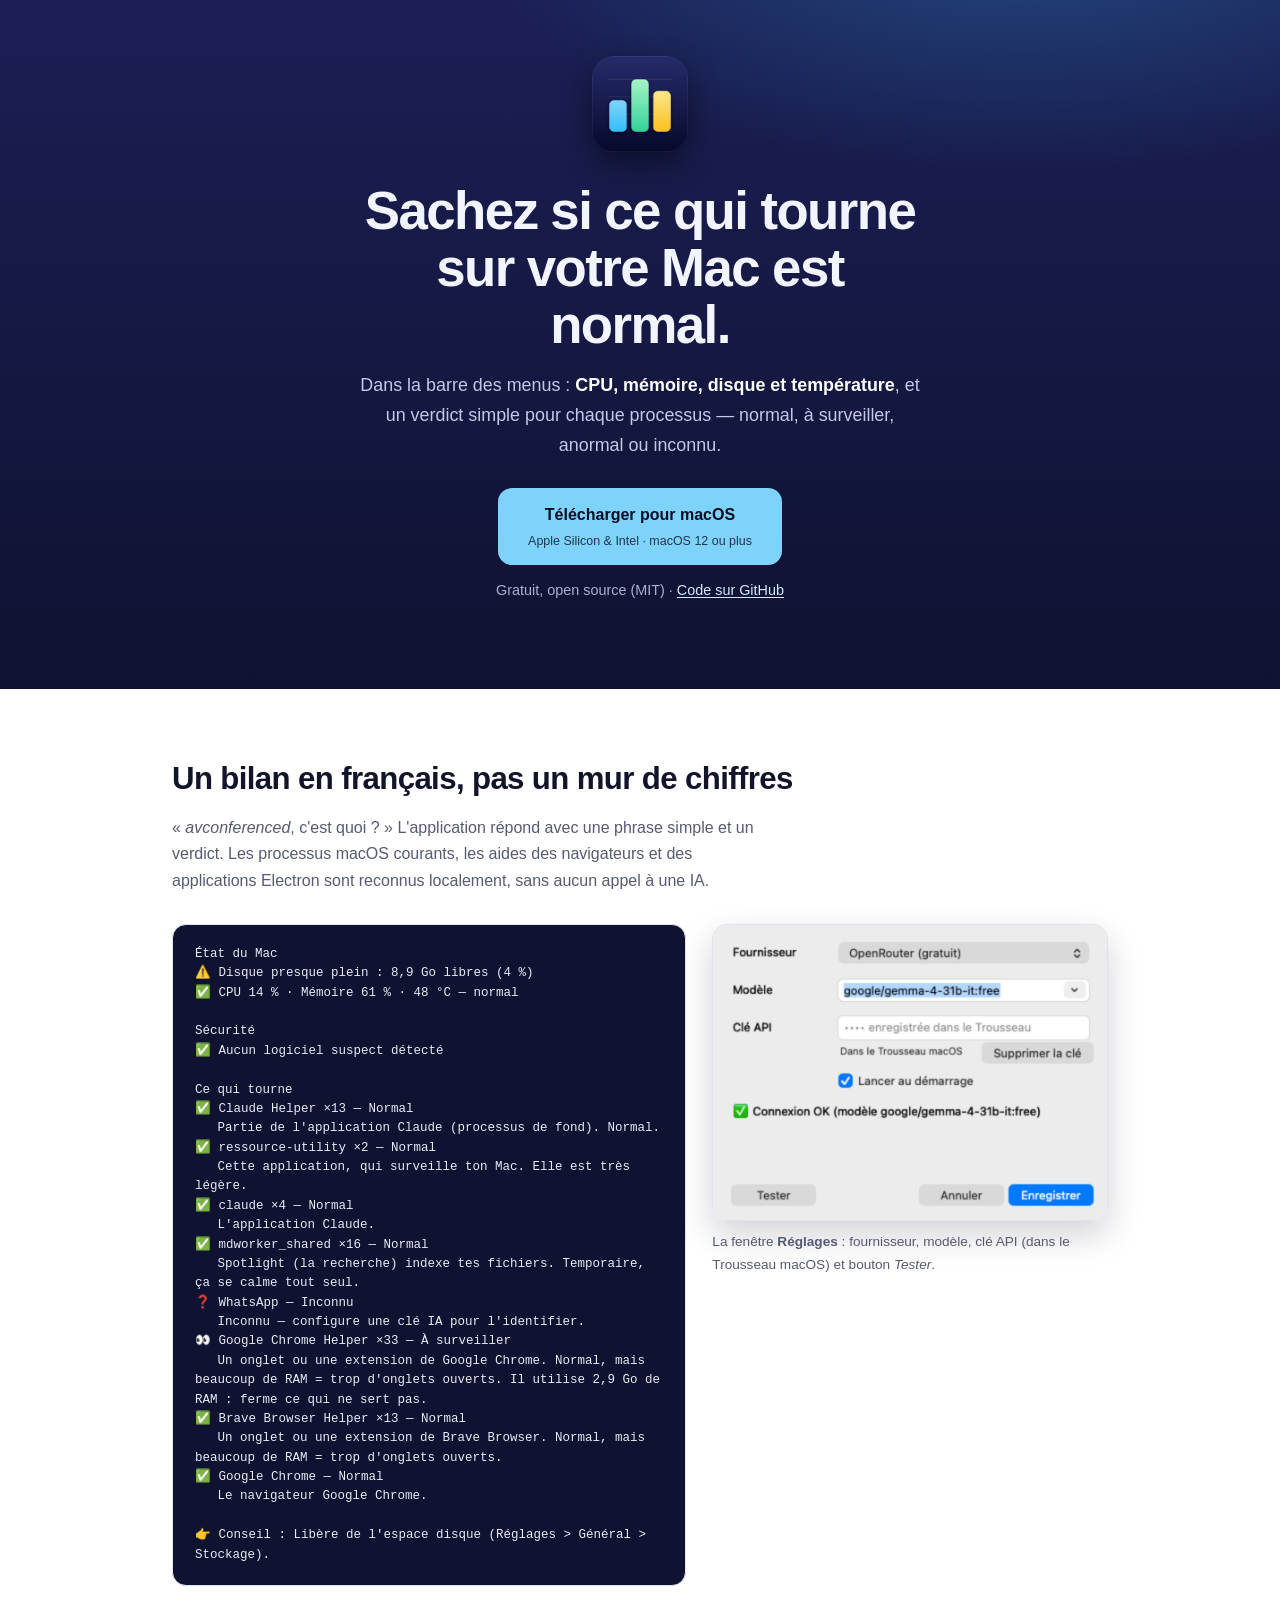
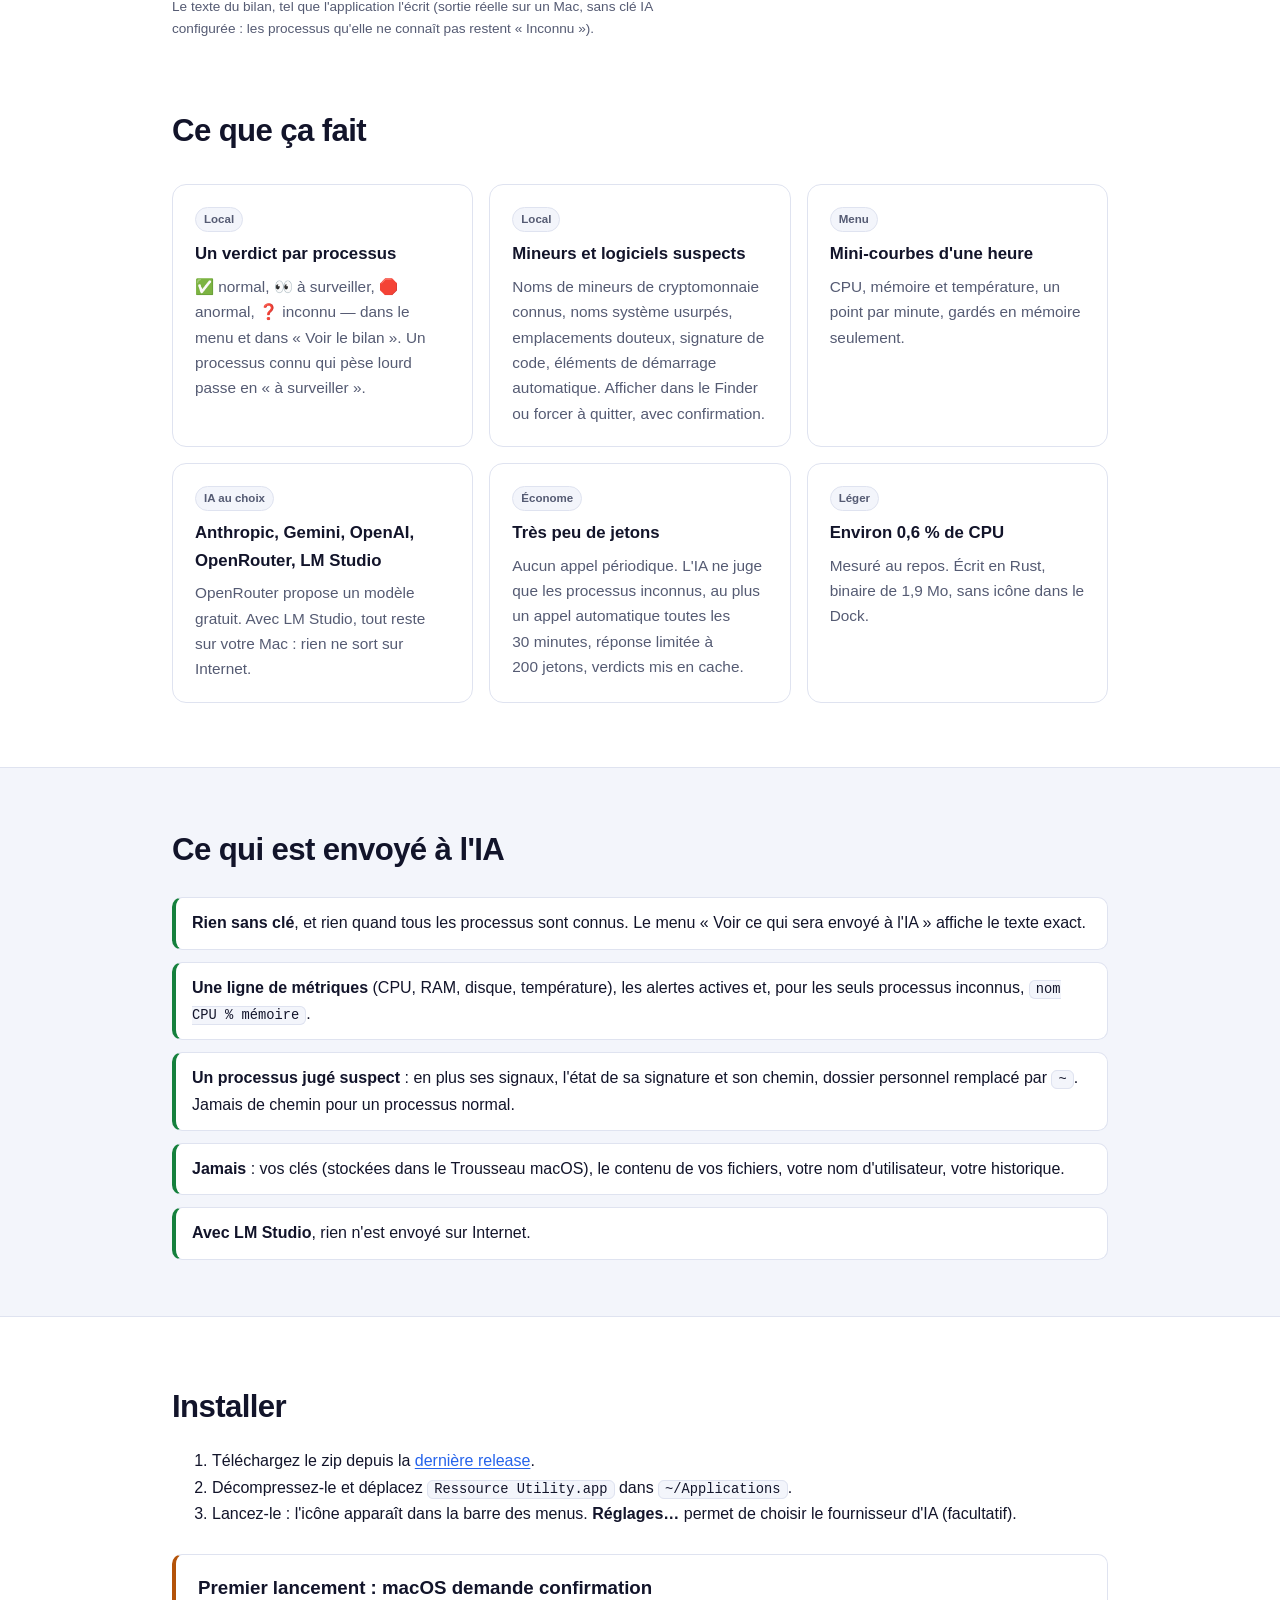
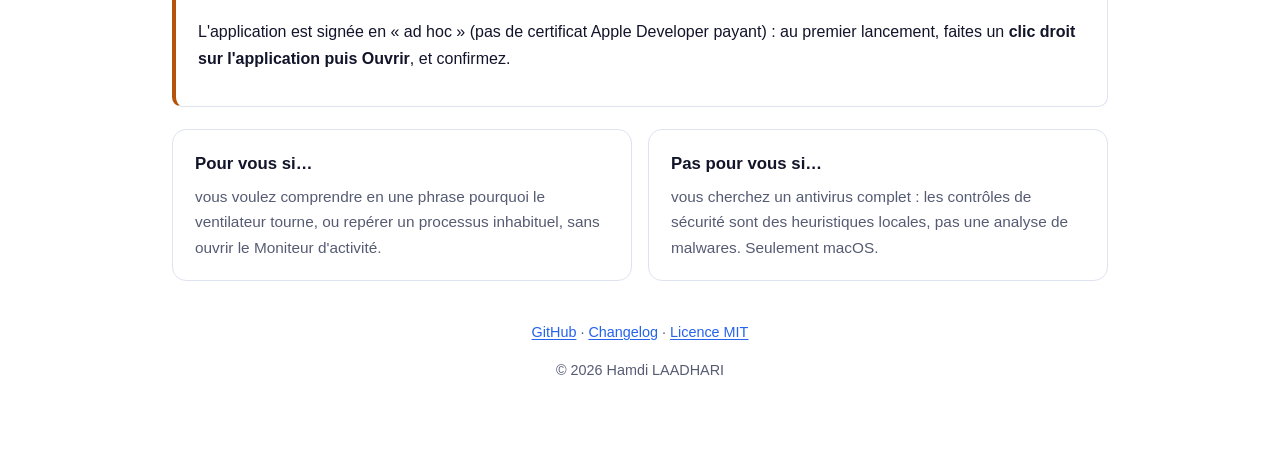
==== site/index.html @ e53a9ca5 "chore: glow-up — icône, page d'accueil, licence MIT, changelog, aperçu social Co-Authored-By: Claude" ====
<!doctype html>
<html lang="fr">
  <head>
    <meta charset="UTF-8" />
    <title>Ressource Utility — savoir si ce qui tourne sur votre Mac est normal</title>
    <meta name="viewport" content="width=device-width, initial-scale=1" />
    <meta name="description" content="Moniteur de ressources pour la barre des menus macOS : CPU, mémoire, disque et température, avec un verdict clair par processus, une détection locale des logiciels suspects et une IA au choix, y compris 100 % locale." />
    <link rel="canonical" href="https://h4md1.fr/ressource-utility/" />

    <link rel="icon" type="image/png" sizes="256x256" href="icon-256.png" />
    <link rel="apple-touch-icon" href="apple-touch-icon.png" />
    <meta name="theme-color" content="#0f1230" />

    <meta property="og:type" content="website" />
    <meta property="og:site_name" content="Ressource Utility" />
    <meta property="og:title" content="Ressource Utility — savoir si ce qui tourne sur votre Mac est normal" />
    <meta property="og:description" content="Dans la barre des menus : CPU, mémoire, disque, température, et un verdict clair sur chaque processus. Open source, pour macOS." />
    <meta property="og:url" content="https://h4md1.fr/ressource-utility/" />
    <meta property="og:image" content="https://h4md1.fr/ressource-utility/social-preview.png" />
    <meta property="og:image:width" content="1280" />
    <meta property="og:image:height" content="640" />
    <meta property="og:image:alt" content="Ressource Utility : l'icône de l'application, trois barres colorées, et le slogan de l'application." />

    <meta name="twitter:card" content="summary_large_image" />
    <meta name="twitter:title" content="Ressource Utility — savoir si ce qui tourne sur votre Mac est normal" />
    <meta name="twitter:description" content="Dans la barre des menus : CPU, mémoire, disque, température, et un verdict clair sur chaque processus. Open source, pour macOS." />
    <meta name="twitter:image" content="https://h4md1.fr/ressource-utility/social-preview.png" />

    <style>
      :root {
        color-scheme: light dark;
        --bg: #ffffff; --bg-alt: #f3f5fb; --fg: #12142a; --fg-mut: #555b73;
        --line: #dfe3f0; --accent: #2563eb; --accent-fg: #ffffff;
        --card: #ffffff; --code: #0f1230; --code-fg: #e8eaf6;
        --ok: #15803d; --warn: #b45309; --radius: 14px; --wrap: 980px;
      }
      @media (prefers-color-scheme: dark) {
        :root {
          --bg: #0b0d22; --bg-alt: #11142f; --fg: #eceefb; --fg-mut: #a4a9c4;
          --line: #232850; --accent: #7dd3fc; --accent-fg: #0b0d22;
          --card: #11142f; --code: #070918; --code-fg: #e8eaf6;
          --ok: #4ade80; --warn: #fbbf24;
        }
      }
      * { box-sizing: border-box; }
      body { margin: 0; background: var(--bg); color: var(--fg);
        font: 16px/1.65 -apple-system, BlinkMacSystemFont, "Segoe UI", Roboto, Helvetica, Arial, sans-serif;
        -webkit-font-smoothing: antialiased; }
      .wrap { max-width: var(--wrap); margin: 0 auto; padding: 0 22px; }
      a { color: var(--accent); text-underline-offset: 2px; }
      .skip { position: absolute; left: -9999px; background: var(--accent); color: var(--accent-fg); padding: 10px 16px; }
      .skip:focus { left: 0; top: 0; }

      .hero { background: radial-gradient(900px 400px at 80% -10%, rgba(56,189,248,.25), transparent 60%), linear-gradient(180deg, #1b1f55, #0f1230);
        color: #f2f4ff; padding: 56px 0 72px; text-align: center; }
      .hero img.app-icon { width: 96px; height: 96px; border-radius: 22px; box-shadow: 0 12px 30px rgba(0,0,0,.45); }
      h1 { margin: 22px auto 0; max-width: 20ch; font-size: clamp(2rem, 5.4vw, 3.3rem); line-height: 1.08; letter-spacing: -0.03em; }
      .lede { margin: 18px auto 0; max-width: 58ch; font-size: 1.12rem; color: #c3c8e6; }
      .lede strong { color: #fff; }
      .cta { margin-top: 28px; }
      .btn { display: inline-flex; flex-direction: column; align-items: center; gap: 2px; text-decoration: none;
        background: #7dd3fc; color: #0b0d22; font-weight: 700; padding: 14px 30px; border-radius: var(--radius); }
      .btn small { font-weight: 500; font-size: .78rem; opacity: .8; }
      .btn:hover { filter: brightness(1.06); }
      .hero .alt { margin-top: 14px; font-size: .9rem; color: #aab0d6; }
      .hero .alt a { color: #cfe9ff; }

      .section { padding: 64px 0 0; }
      h2 { margin: 0; font-size: clamp(1.4rem, 3.2vw, 1.95rem); letter-spacing: -0.02em; }
      .sub { margin: 10px 0 0; color: var(--fg-mut); max-width: 66ch; }
      .showcase { display: grid; grid-template-columns: minmax(0, 1.3fr) minmax(0, 1fr); gap: 26px; align-items: start; margin-top: 30px; }
      @media (max-width: 820px) { .showcase { grid-template-columns: 1fr; } }
      pre.report { margin: 0; padding: 20px 22px; background: var(--code); color: var(--code-fg); border-radius: var(--radius);
        font: 12.5px/1.55 ui-monospace, SFMono-Regular, Menlo, monospace; white-space: pre-wrap; overflow-wrap: anywhere; border: 1px solid var(--line); }
      figure { margin: 0; }
      figcaption { margin-top: 10px; font-size: .85rem; color: var(--fg-mut); }
      .shot { border-radius: var(--radius); border: 1px solid var(--line); box-shadow: 0 14px 34px rgba(10,12,40,.18); display: block; width: 100%; height: auto; }

      .grid { display: grid; grid-template-columns: repeat(auto-fit, minmax(270px, 1fr)); gap: 16px; margin-top: 28px; }
      .card { background: var(--card); border: 1px solid var(--line); border-radius: var(--radius); padding: 20px 22px; }
      .card h3 { margin: 0 0 6px; font-size: 1.05rem; }
      .card p { margin: 0; color: var(--fg-mut); font-size: .96rem; }
      .tag { display: inline-block; font-size: .72rem; font-weight: 700; padding: 2px 8px; border-radius: 999px;
        background: var(--bg-alt); border: 1px solid var(--line); color: var(--fg-mut); margin-bottom: 8px; }

      .alt-bg { background: var(--bg-alt); border-top: 1px solid var(--line); border-bottom: 1px solid var(--line); padding: 56px 0; margin-top: 64px; }
      ul.privacy { list-style: none; padding: 0; margin: 22px 0 0; display: grid; gap: 12px; }
      ul.privacy li { background: var(--card); border: 1px solid var(--line); border-left: 4px solid var(--ok); border-radius: 10px; padding: 12px 16px; }
      .gotcha { background: var(--card); border: 1px solid var(--line); border-left: 4px solid var(--warn); border-radius: 10px; padding: 18px 22px; margin-top: 26px; }
      .gotcha h3 { margin: 0 0 6px; }
      .pill { font: .86em ui-monospace, Menlo, monospace; background: var(--bg-alt); border: 1px solid var(--line); border-radius: 6px; padding: 1px 6px; }
      .two { display: grid; grid-template-columns: 1fr 1fr; gap: 16px; margin-top: 22px; }
      @media (max-width: 720px) { .two { grid-template-columns: 1fr; } }
      footer { padding: 40px 0 60px; color: var(--fg-mut); font-size: .9rem; text-align: center; }
    </style>
  </head>
  <body>
    <a class="skip" href="#telecharger">Aller au téléchargement</a>

    <header class="hero">
      <div class="wrap">
        <img class="app-icon" src="icon-256.png" alt="" width="96" height="96" />
        <h1>Sachez si ce qui tourne sur votre Mac est normal.</h1>
        <p class="lede">
          Dans la barre des menus&nbsp;: <strong>CPU, mémoire, disque et température</strong>,
          et un verdict simple pour chaque processus — normal, à surveiller, anormal ou inconnu.
        </p>
        <div class="cta">
          <a class="btn" id="telecharger" href="https://github.com/killerwolf/ressource-utility/releases/latest">
            Télécharger pour macOS
            <small>Apple Silicon &amp; Intel · macOS 12 ou plus</small>
          </a>
          <p class="alt">Gratuit, open source (MIT) · <a href="https://github.com/killerwolf/ressource-utility">Code sur GitHub</a></p>
        </div>
      </div>
    </header>

    <main>
      <section class="section">
        <div class="wrap">
          <h2>Un bilan en français, pas un mur de chiffres</h2>
          <p class="sub">
            « <em>avconferenced</em>, c'est quoi ? » L'application répond avec une phrase simple et un verdict.
            Les processus macOS courants, les aides des navigateurs et des applications Electron sont reconnus
            localement, sans aucun appel à une IA.
          </p>
          <div class="showcase">
            <figure>
              <pre class="report" aria-label="Exemple de bilan">État du Mac
⚠️ Disque presque plein : 8,9 Go libres (4 %)
✅ CPU 14 % · Mémoire 61 % · 48 °C — normal

Sécurité
✅ Aucun logiciel suspect détecté

Ce qui tourne
✅ Claude Helper ×13 — Normal
   Partie de l&#x27;application Claude (processus de fond). Normal.
✅ ressource-utility ×2 — Normal
   Cette application, qui surveille ton Mac. Elle est très légère.
✅ claude ×4 — Normal
   L&#x27;application Claude.
✅ mdworker_shared ×16 — Normal
   Spotlight (la recherche) indexe tes fichiers. Temporaire, ça se calme tout seul.
❓ WhatsApp — Inconnu
   Inconnu — configure une clé IA pour l&#x27;identifier.
👀 Google Chrome Helper ×33 — À surveiller
   Un onglet ou une extension de Google Chrome. Normal, mais beaucoup de RAM = trop d&#x27;onglets ouverts. Il utilise 2,9 Go de RAM : ferme ce qui ne sert pas.
✅ Brave Browser Helper ×13 — Normal
   Un onglet ou une extension de Brave Browser. Normal, mais beaucoup de RAM = trop d&#x27;onglets ouverts.
✅ Google Chrome — Normal
   Le navigateur Google Chrome.

👉 Conseil : Libère de l&#x27;espace disque (Réglages &gt; Général &gt; Stockage).</pre>
              <figcaption>Le texte du bilan, tel que l'application l'écrit (sortie réelle sur un Mac, sans clé IA configurée : les processus qu'elle ne connaît pas restent « Inconnu »).</figcaption>
            </figure>
            <figure>
              <img class="shot" src="settings.png" width="440" height="330"
                alt="Fenêtre Réglages : fournisseur OpenRouter (gratuit), modèle, clé API enregistrée dans le Trousseau, lancement au démarrage et boutons Tester, Annuler, Enregistrer." />
              <figcaption>La fenêtre <strong>Réglages</strong> : fournisseur, modèle, clé API (dans le Trousseau macOS) et bouton <em>Tester</em>.</figcaption>
            </figure>
          </div>
        </div>
      </section>

      <section class="section">
        <div class="wrap">
          <h2>Ce que ça fait</h2>
          <div class="grid">
            <div class="card"><span class="tag">Local</span><h3>Un verdict par processus</h3>
              <p>✅ normal, 👀 à surveiller, 🛑 anormal, ❓ inconnu — dans le menu et dans « Voir le bilan ». Un processus connu qui pèse lourd passe en « à surveiller ».</p></div>
            <div class="card"><span class="tag">Local</span><h3>Mineurs et logiciels suspects</h3>
              <p>Noms de mineurs de cryptomonnaie connus, noms système usurpés, emplacements douteux, signature de code, éléments de démarrage automatique. Afficher dans le Finder ou forcer à quitter, avec confirmation.</p></div>
            <div class="card"><span class="tag">Menu</span><h3>Mini-courbes d'une heure</h3>
              <p>CPU, mémoire et température, un point par minute, gardés en mémoire seulement.</p></div>
            <div class="card"><span class="tag">IA au choix</span><h3>Anthropic, Gemini, OpenAI, OpenRouter, LM Studio</h3>
              <p>OpenRouter propose un modèle gratuit. Avec LM Studio, tout reste sur votre Mac : rien ne sort sur Internet.</p></div>
            <div class="card"><span class="tag">Économe</span><h3>Très peu de jetons</h3>
              <p>Aucun appel périodique. L'IA ne juge que les processus inconnus, au plus un appel automatique toutes les 30&nbsp;minutes, réponse limitée à 200&nbsp;jetons, verdicts mis en cache.</p></div>
            <div class="card"><span class="tag">Léger</span><h3>Environ 0,6&nbsp;% de CPU</h3>
              <p>Mesuré au repos. Écrit en Rust, binaire de 1,9&nbsp;Mo, sans icône dans le Dock.</p></div>
          </div>
        </div>
      </section>

      <div class="alt-bg">
        <div class="wrap">
          <h2>Ce qui est envoyé à l'IA</h2>
          <ul class="privacy">
            <li><strong>Rien sans clé</strong>, et rien quand tous les processus sont connus. Le menu « Voir ce qui sera envoyé à l'IA » affiche le texte exact.</li>
            <li><strong>Une ligne de métriques</strong> (CPU, RAM, disque, température), les alertes actives et, pour les seuls processus inconnus, <span class="pill">nom CPU % mémoire</span>.</li>
            <li><strong>Un processus jugé suspect</strong> : en plus ses signaux, l'état de sa signature et son chemin, dossier personnel remplacé par <span class="pill">~</span>. Jamais de chemin pour un processus normal.</li>
            <li><strong>Jamais</strong> : vos clés (stockées dans le Trousseau macOS), le contenu de vos fichiers, votre nom d'utilisateur, votre historique.</li>
            <li><strong>Avec LM Studio</strong>, rien n'est envoyé sur Internet.</li>
          </ul>
        </div>
      </div>

      <section class="section">
        <div class="wrap">
          <h2>Installer</h2>
          <ol>
            <li>Téléchargez le zip depuis la <a href="https://github.com/killerwolf/ressource-utility/releases/latest">dernière release</a>.</li>
            <li>Décompressez-le et déplacez <span class="pill">Ressource Utility.app</span> dans <span class="pill">~/Applications</span>.</li>
            <li>Lancez-le : l'icône apparaît dans la barre des menus. <strong>Réglages…</strong> permet de choisir le fournisseur d'IA (facultatif).</li>
          </ol>
          <div class="gotcha">
            <h3>Premier lancement : macOS demande confirmation</h3>
            <p>L'application est signée en « ad hoc » (pas de certificat Apple Developer payant) : au premier lancement, faites un <strong>clic droit sur l'application puis Ouvrir</strong>, et confirmez.</p>
          </div>
          <div class="two">
            <div class="card"><h3>Pour vous si…</h3><p>vous voulez comprendre en une phrase pourquoi le ventilateur tourne, ou repérer un processus inhabituel, sans ouvrir le Moniteur d'activité.</p></div>
            <div class="card"><h3>Pas pour vous si…</h3><p>vous cherchez un antivirus complet : les contrôles de sécurité sont des heuristiques locales, pas une analyse de malwares. Seulement macOS.</p></div>
          </div>
        </div>
      </section>
    </main>

    <footer>
      <div class="wrap">
        <a href="https://github.com/killerwolf/ressource-utility">GitHub</a> ·
        <a href="https://github.com/killerwolf/ressource-utility/blob/main/CHANGELOG.md">Changelog</a> ·
        <a href="https://github.com/killerwolf/ressource-utility/blob/main/LICENSE">Licence MIT</a>
        <p>© 2026 Hamdi LAADHARI</p>
      </div>
    </footer>
  </body>
</html>
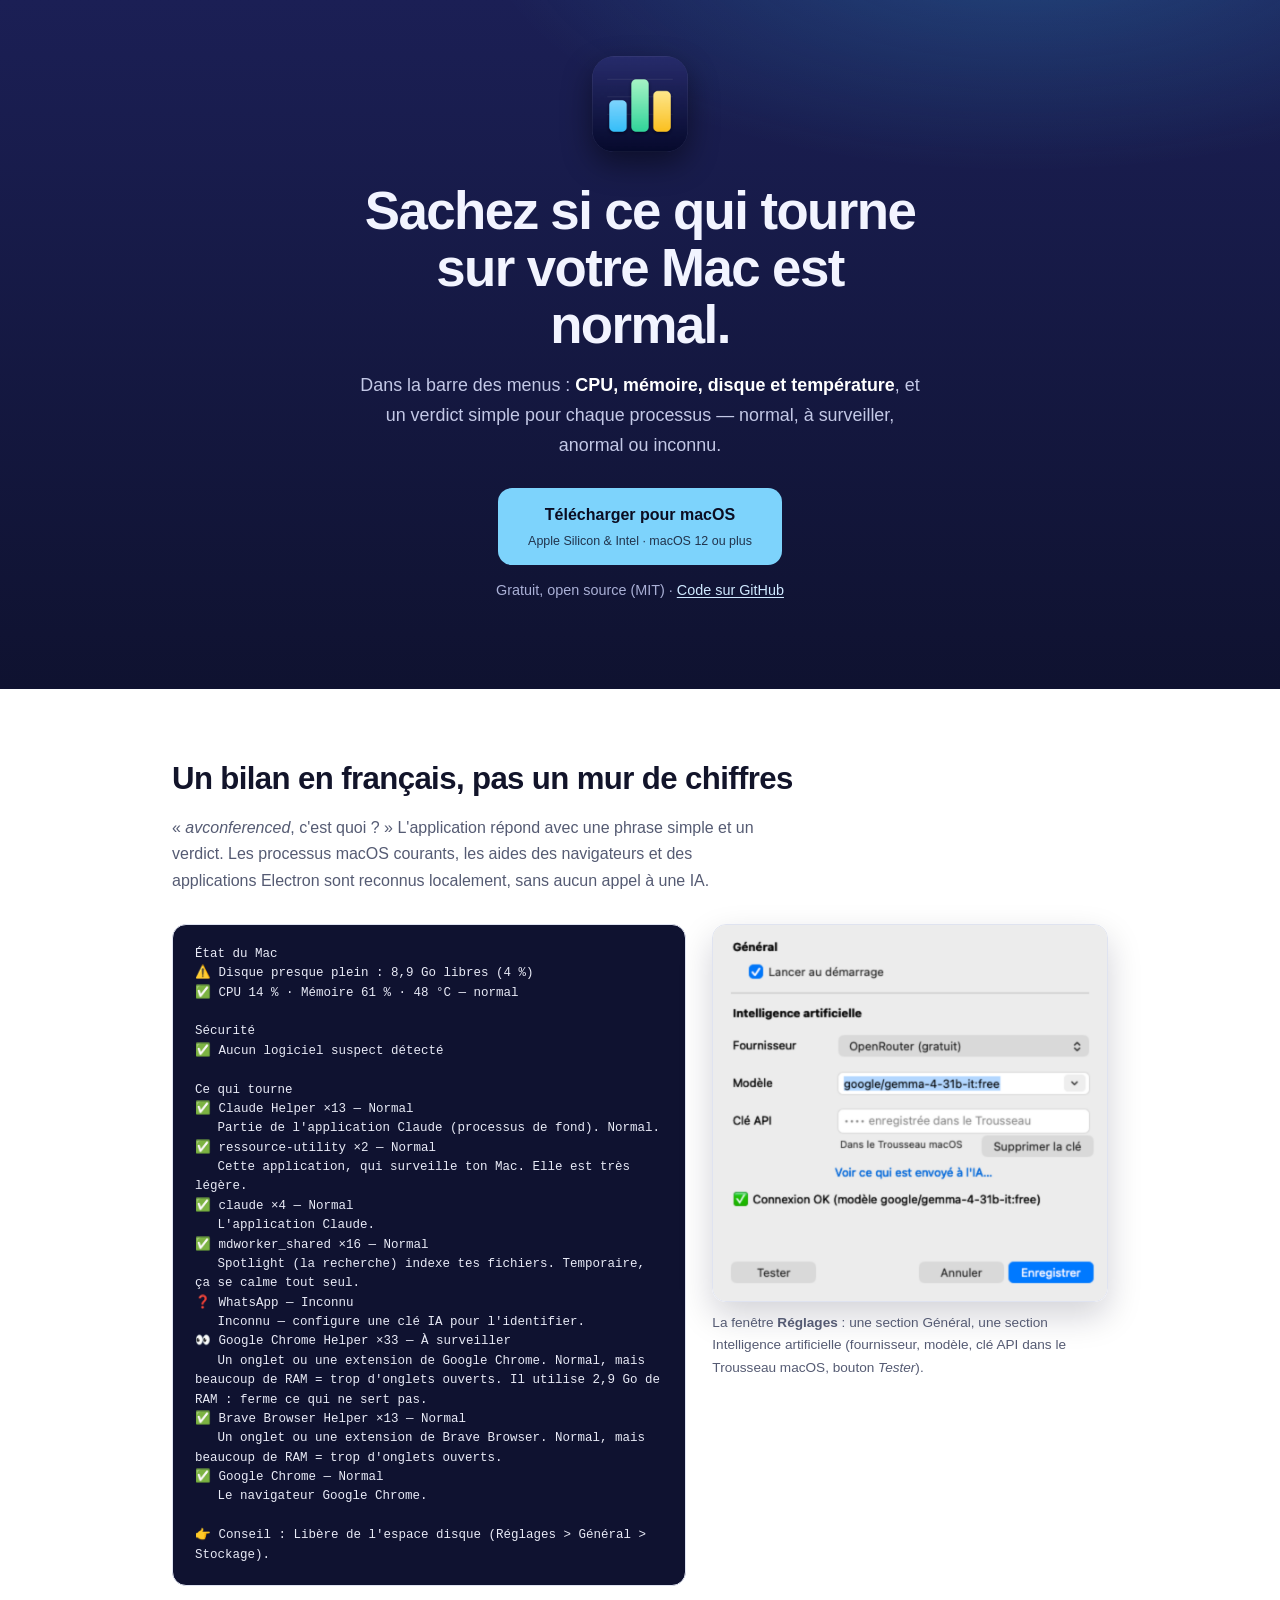
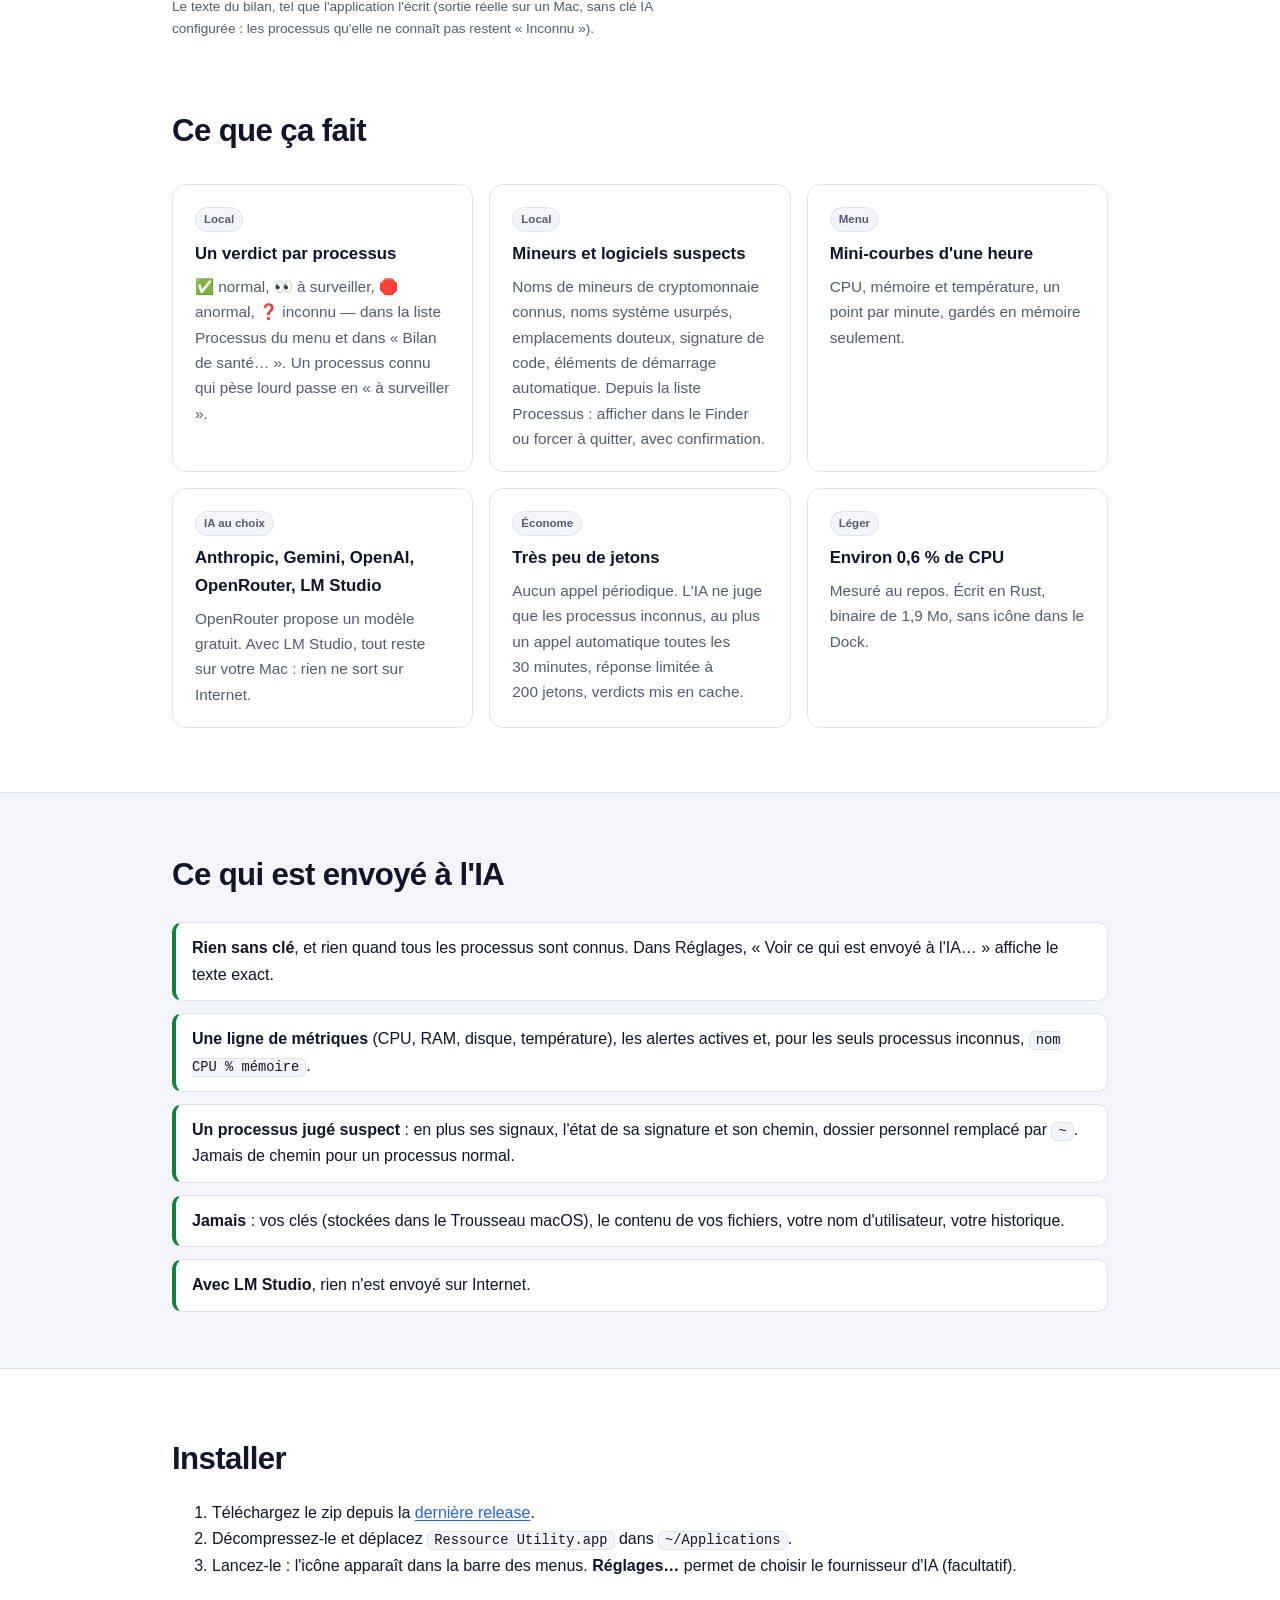
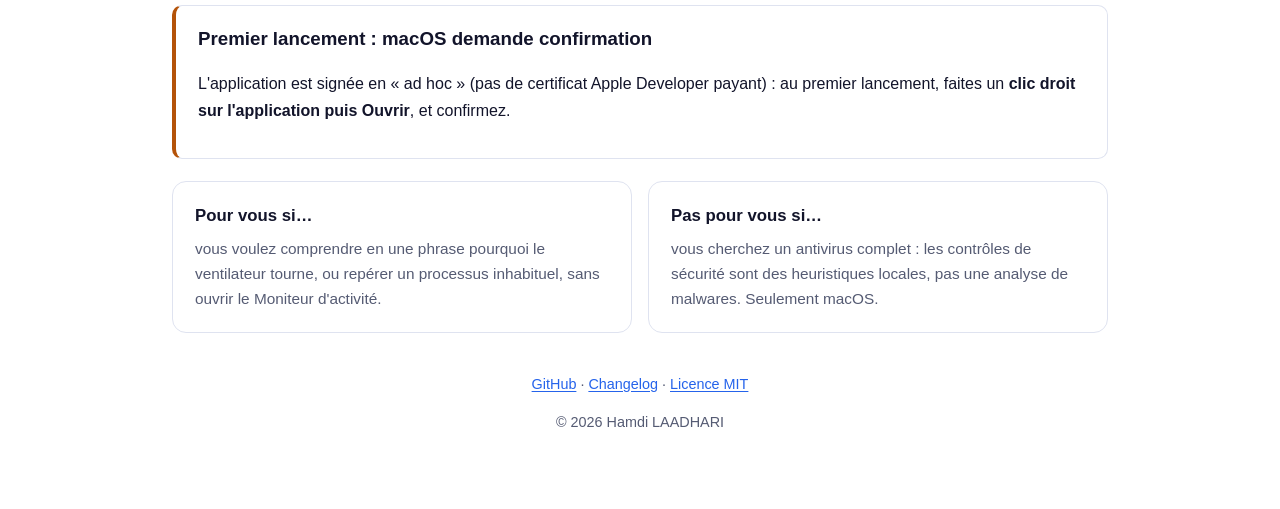
==== commit 0625323f: "refactor(ux): menu cohérent — phrase d'état, liste Processus unique, Bilan de santé, réglages unique" ====
--- a/site/index.html
+++ b/site/index.html
@@ -155,9 +155,9 @@
               <figcaption>Le texte du bilan, tel que l'application l'écrit (sortie réelle sur un Mac, sans clé IA configurée : les processus qu'elle ne connaît pas restent « Inconnu »).</figcaption>
             </figure>
             <figure>
-              <img class="shot" src="settings.png" width="440" height="330"
-                alt="Fenêtre Réglages : fournisseur OpenRouter (gratuit), modèle, clé API enregistrée dans le Trousseau, lancement au démarrage et boutons Tester, Annuler, Enregistrer." />
-              <figcaption>La fenêtre <strong>Réglages</strong> : fournisseur, modèle, clé API (dans le Trousseau macOS) et bouton <em>Tester</em>.</figcaption>
+              <img class="shot" src="settings.png" width="440" height="420"
+                alt="Fenêtre Réglages, section Général (lancement au démarrage) et section Intelligence artificielle : fournisseur OpenRouter (gratuit), modèle, clé API enregistrée dans le Trousseau, lien « Voir ce qui est envoyé à l'IA… » et boutons Tester, Annuler, Enregistrer." />
+              <figcaption>La fenêtre <strong>Réglages</strong> : une section Général, une section Intelligence artificielle (fournisseur, modèle, clé API dans le Trousseau macOS, bouton <em>Tester</em>).</figcaption>
             </figure>
           </div>
         </div>
@@ -168,9 +168,9 @@
           <h2>Ce que ça fait</h2>
           <div class="grid">
             <div class="card"><span class="tag">Local</span><h3>Un verdict par processus</h3>
-              <p>✅ normal, 👀 à surveiller, 🛑 anormal, ❓ inconnu — dans le menu et dans « Voir le bilan ». Un processus connu qui pèse lourd passe en « à surveiller ».</p></div>
+              <p>✅ normal, 👀 à surveiller, 🛑 anormal, ❓ inconnu — dans la liste Processus du menu et dans « Bilan de santé… ». Un processus connu qui pèse lourd passe en « à surveiller ».</p></div>
             <div class="card"><span class="tag">Local</span><h3>Mineurs et logiciels suspects</h3>
-              <p>Noms de mineurs de cryptomonnaie connus, noms système usurpés, emplacements douteux, signature de code, éléments de démarrage automatique. Afficher dans le Finder ou forcer à quitter, avec confirmation.</p></div>
+              <p>Noms de mineurs de cryptomonnaie connus, noms système usurpés, emplacements douteux, signature de code, éléments de démarrage automatique. Depuis la liste Processus : afficher dans le Finder ou forcer à quitter, avec confirmation.</p></div>
             <div class="card"><span class="tag">Menu</span><h3>Mini-courbes d'une heure</h3>
               <p>CPU, mémoire et température, un point par minute, gardés en mémoire seulement.</p></div>
             <div class="card"><span class="tag">IA au choix</span><h3>Anthropic, Gemini, OpenAI, OpenRouter, LM Studio</h3>
@@ -187,7 +187,7 @@
         <div class="wrap">
           <h2>Ce qui est envoyé à l'IA</h2>
           <ul class="privacy">
-            <li><strong>Rien sans clé</strong>, et rien quand tous les processus sont connus. Le menu « Voir ce qui sera envoyé à l'IA » affiche le texte exact.</li>
+            <li><strong>Rien sans clé</strong>, et rien quand tous les processus sont connus. Dans Réglages, « Voir ce qui est envoyé à l'IA… » affiche le texte exact.</li>
             <li><strong>Une ligne de métriques</strong> (CPU, RAM, disque, température), les alertes actives et, pour les seuls processus inconnus, <span class="pill">nom CPU % mémoire</span>.</li>
             <li><strong>Un processus jugé suspect</strong> : en plus ses signaux, l'état de sa signature et son chemin, dossier personnel remplacé par <span class="pill">~</span>. Jamais de chemin pour un processus normal.</li>
             <li><strong>Jamais</strong> : vos clés (stockées dans le Trousseau macOS), le contenu de vos fichiers, votre nom d'utilisateur, votre historique.</li>
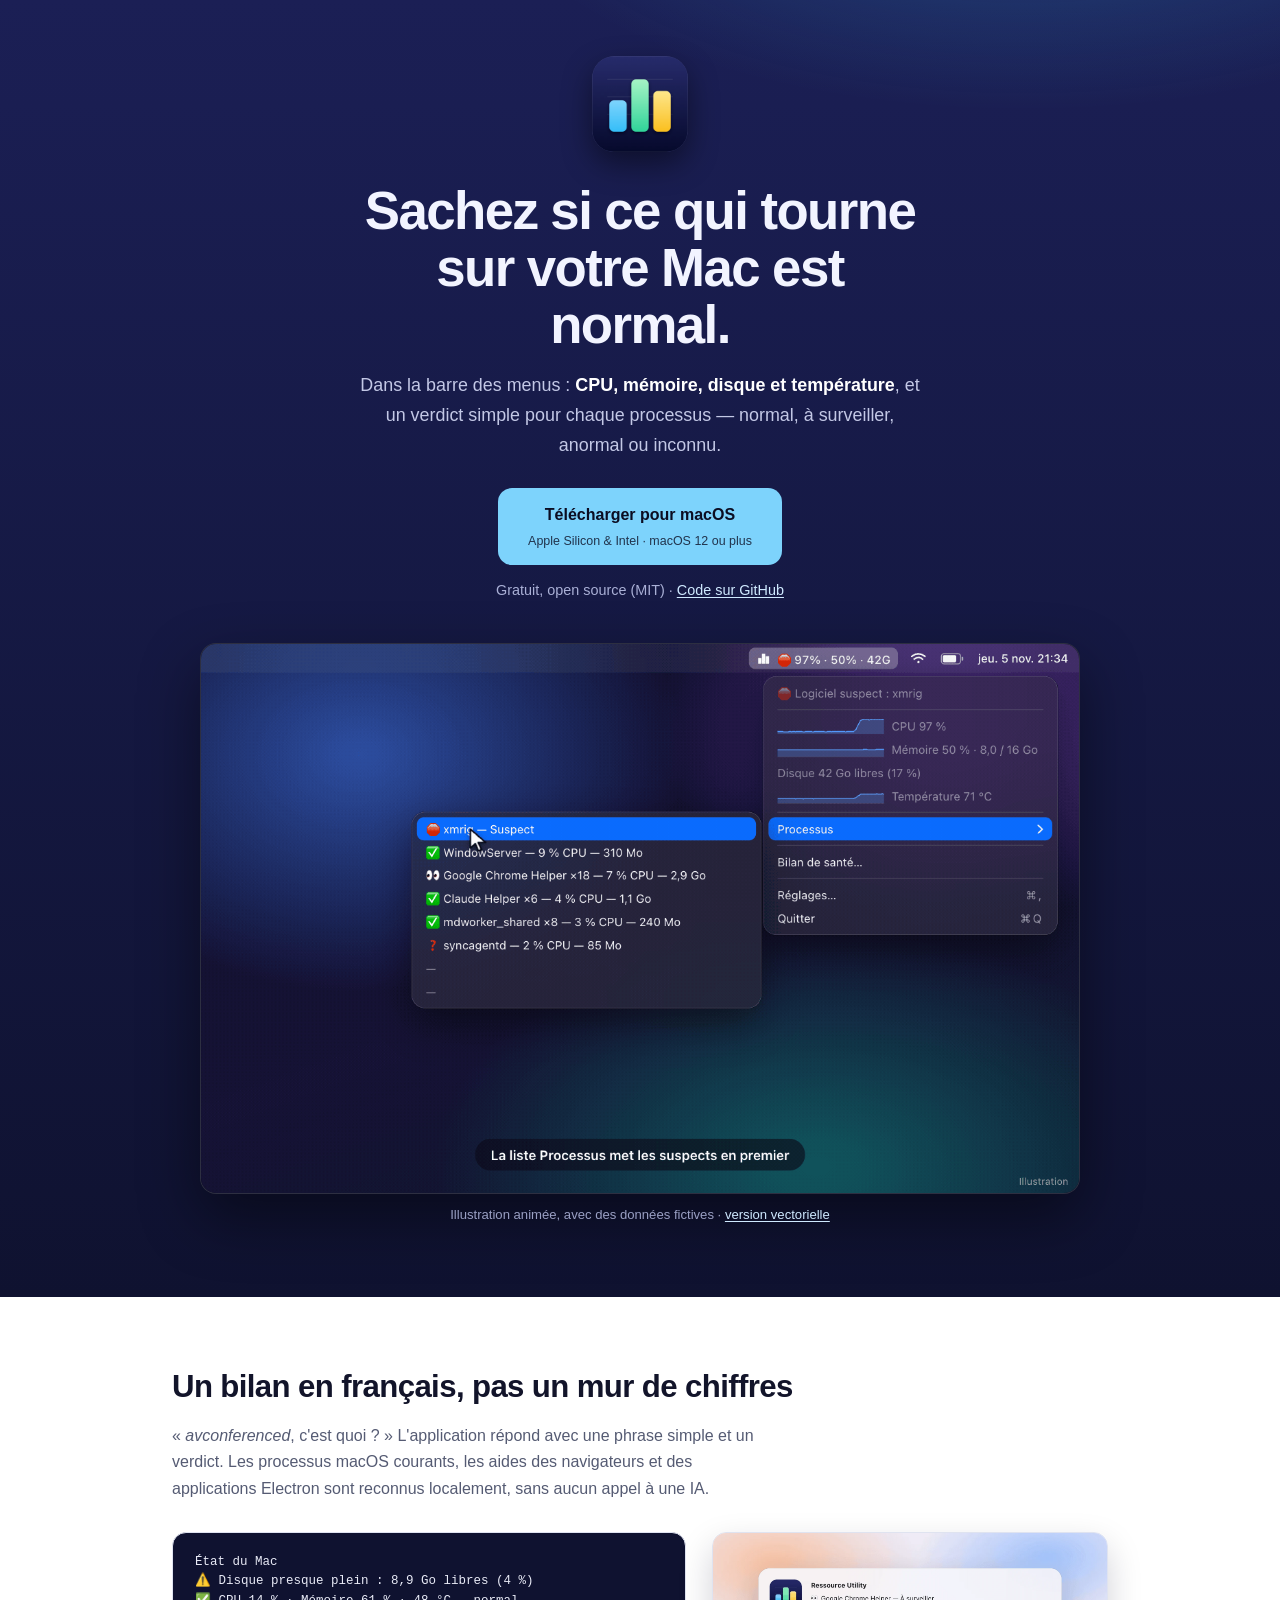
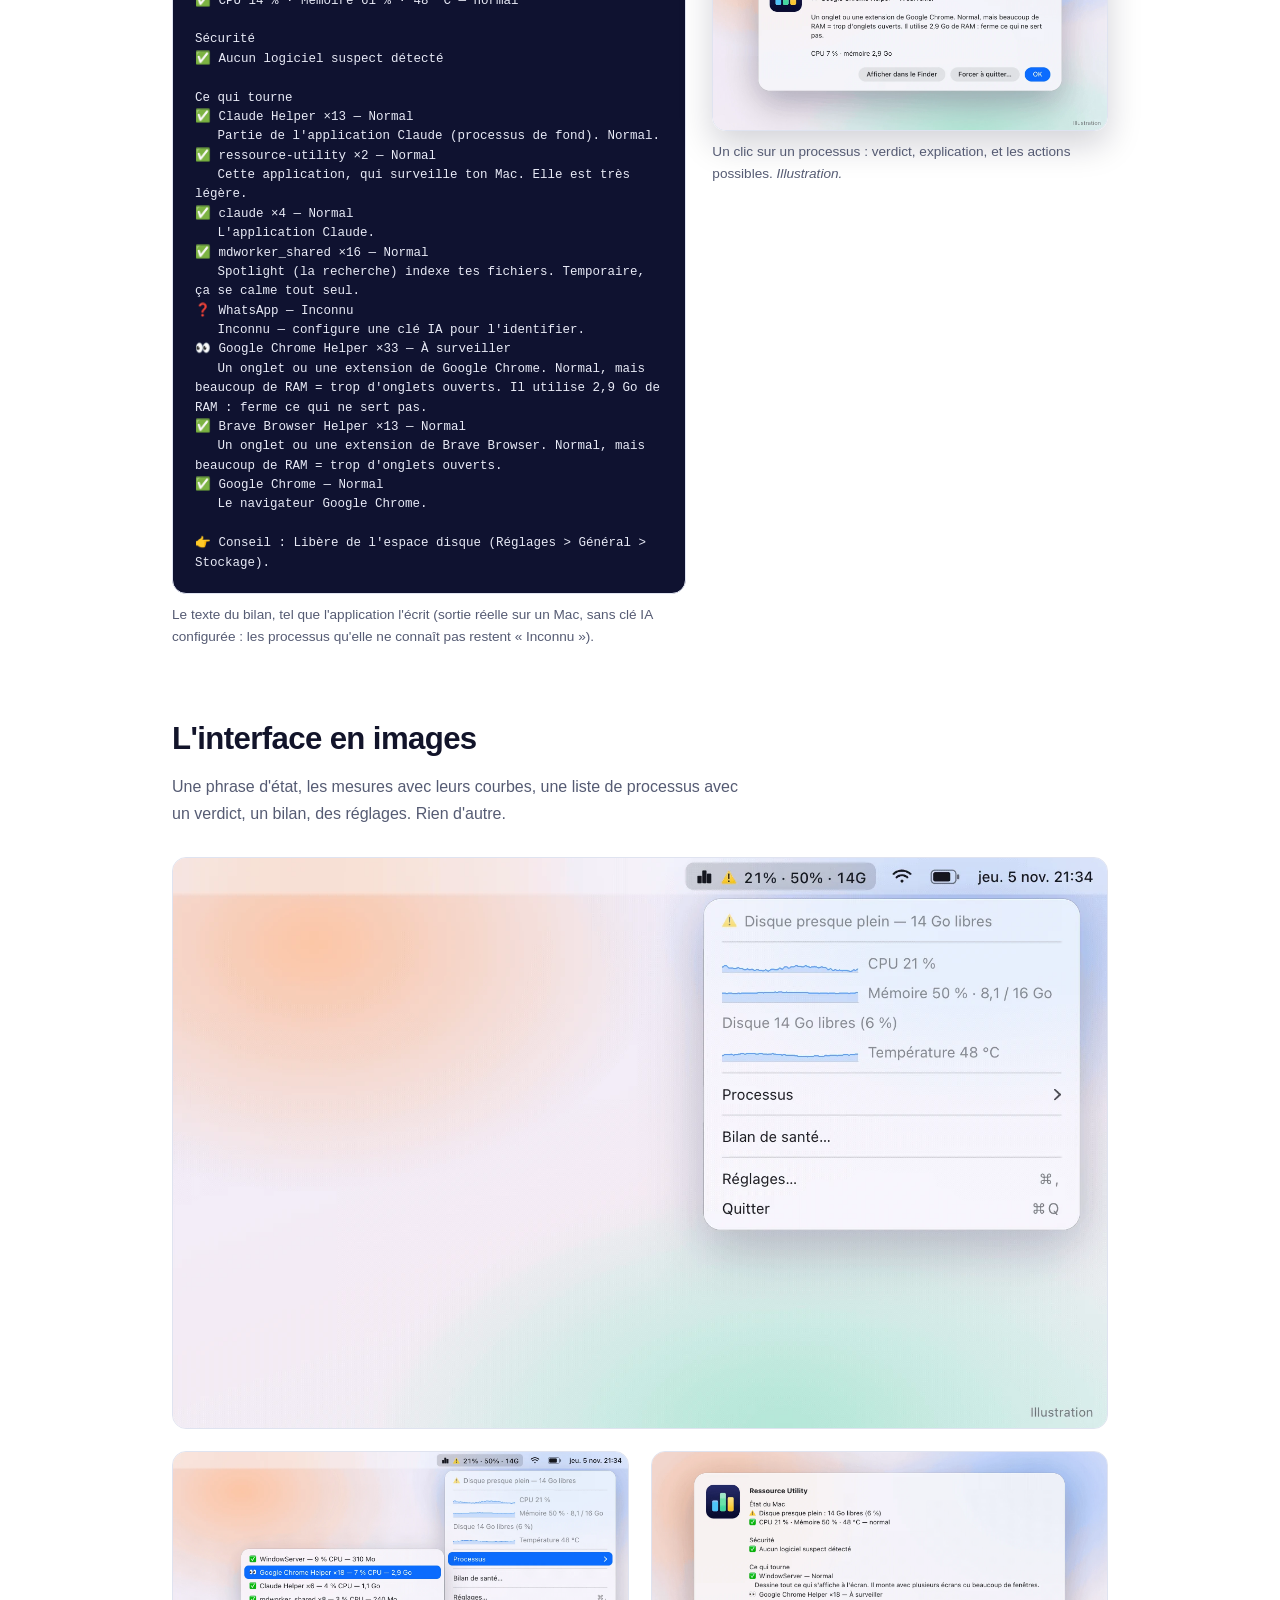
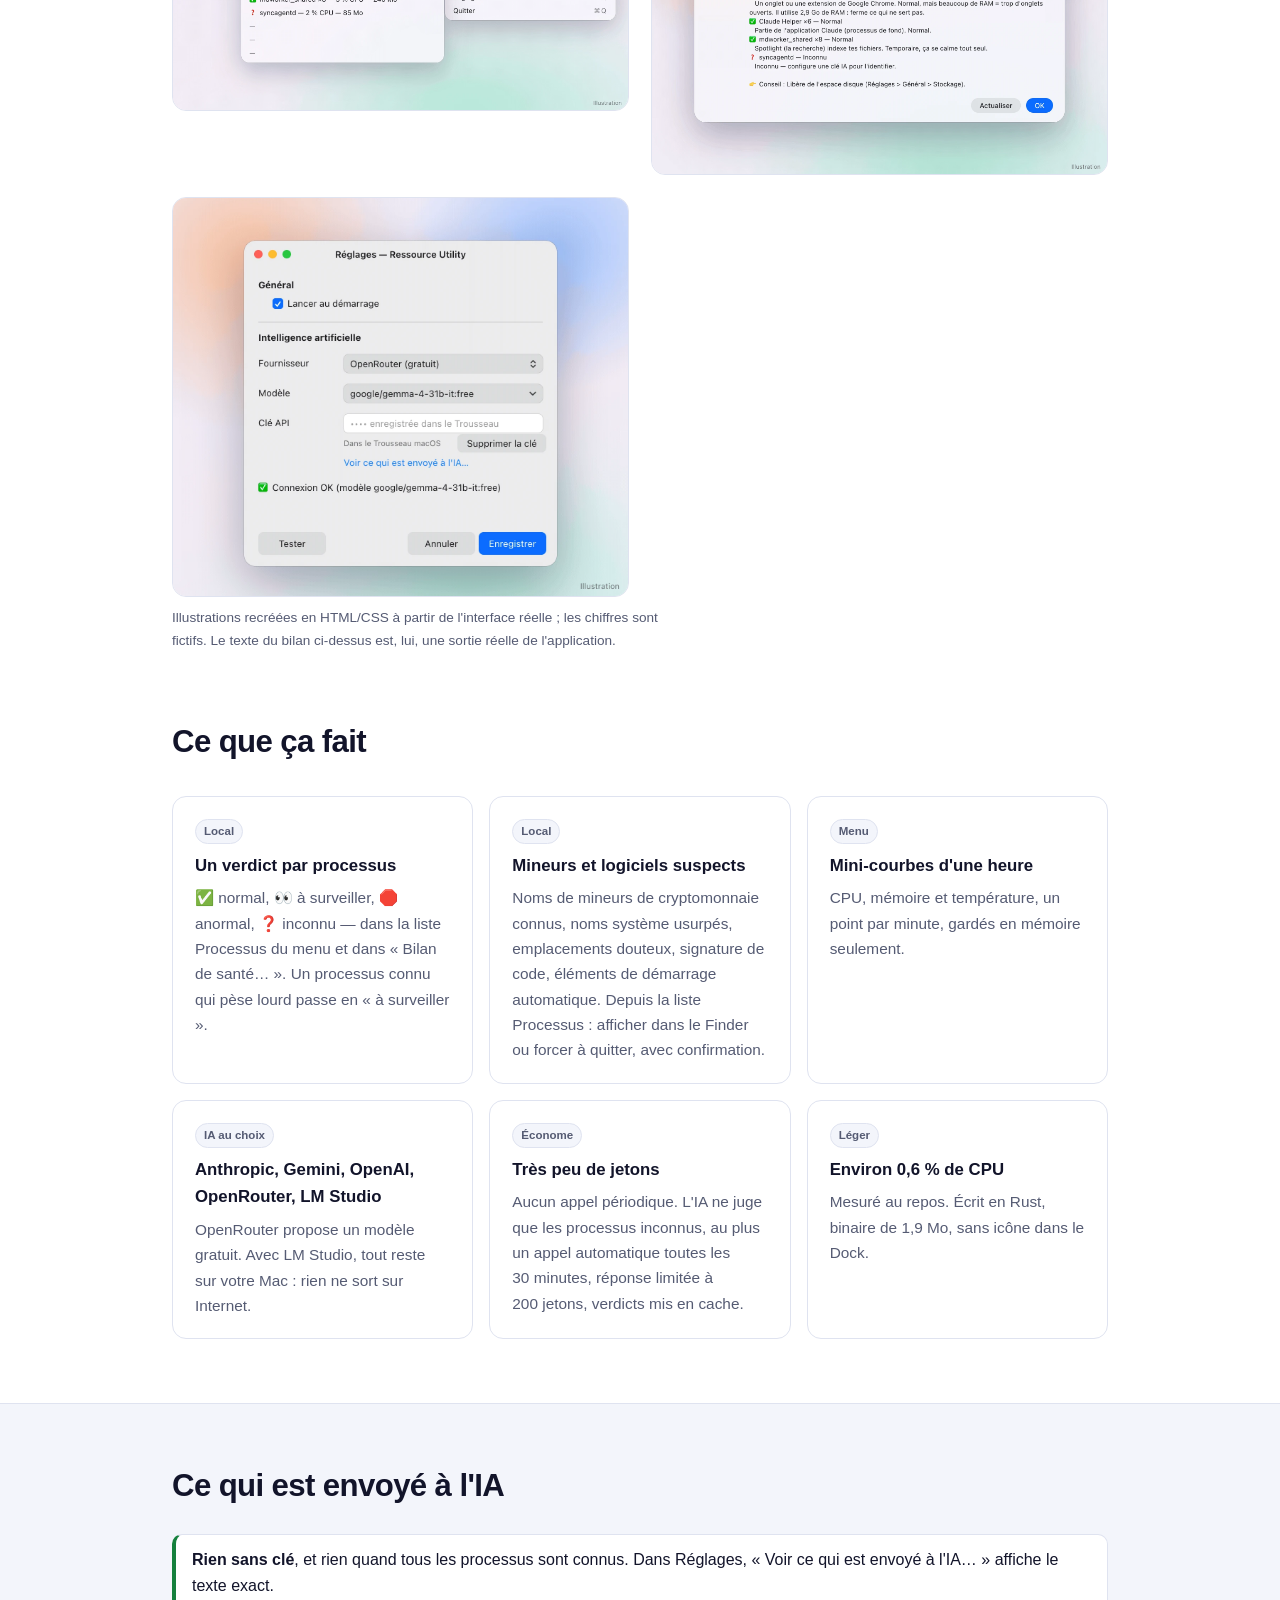
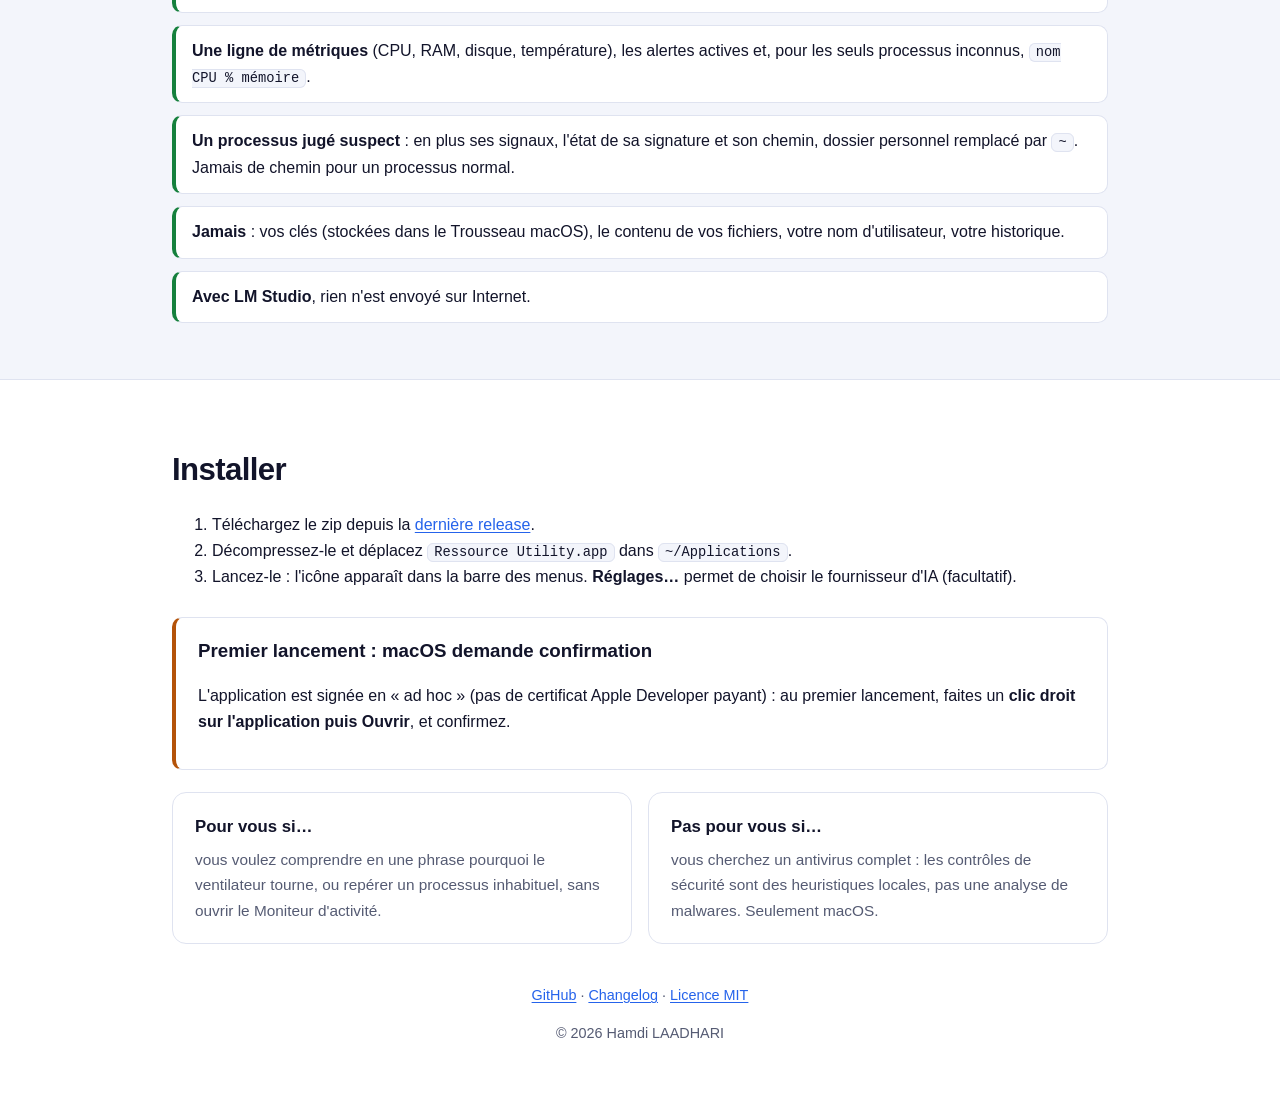
==== commit d7f57091: "docs(design): mockups haute fidélité clair/sombre et démo animée (site + README) Co-Authored-By: Cla" ====
--- a/site/index.html
+++ b/site/index.html
@@ -65,6 +65,15 @@
       .hero .alt { margin-top: 14px; font-size: .9rem; color: #aab0d6; }
       .hero .alt a { color: #cfe9ff; }
 
+      .demo { max-width: 880px; margin: 40px auto 0; border-radius: 16px; overflow: hidden;
+        box-shadow: 0 24px 60px rgba(0,0,0,.45); border: 1px solid rgba(255,255,255,.14); background: #0b0d22; }
+      .demo video { display: block; width: 100%; height: auto; }
+      .demo-note { margin: 10px 0 0; font-size: .82rem; color: #9aa0c4; }
+      .demo-note a { color: #cfe9ff; }
+      .gallery { display: grid; grid-template-columns: repeat(2, minmax(0, 1fr)); gap: 22px; margin-top: 30px; }
+      @media (max-width: 760px) { .gallery { grid-template-columns: 1fr; } }
+      .gallery figure img { display: block; width: 100%; height: auto; border-radius: var(--radius); border: 1px solid var(--line); }
+      .gallery figure.wide { grid-column: 1 / -1; }
       .section { padding: 64px 0 0; }
       h2 { margin: 0; font-size: clamp(1.4rem, 3.2vw, 1.95rem); letter-spacing: -0.02em; }
       .sub { margin: 10px 0 0; color: var(--fg-mut); max-width: 66ch; }
@@ -112,6 +121,13 @@
           </a>
           <p class="alt">Gratuit, open source (MIT) · <a href="https://github.com/killerwolf/ressource-utility">Code sur GitHub</a></p>
         </div>
+        <div class="demo">
+          <video id="demo" autoplay muted loop playsinline preload="metadata" poster="demo-poster.png"
+            width="1280" height="800" aria-label="Démo animée : un processus xmrig est détecté, expliqué puis arrêté ; ensuite le bilan de santé et les réglages (illustration, données fictives).">
+            <source src="demo.mp4" type="video/mp4" />
+          </video>
+        </div>
+        <p class="demo-note">Illustration animée, avec des données fictives · <a href="demo.html">version vectorielle</a></p>
       </div>
     </header>
 
@@ -155,11 +171,58 @@
               <figcaption>Le texte du bilan, tel que l'application l'écrit (sortie réelle sur un Mac, sans clé IA configurée : les processus qu'elle ne connaît pas restent « Inconnu »).</figcaption>
             </figure>
             <figure>
-              <img class="shot" src="settings.png" width="440" height="420"
-                alt="Fenêtre Réglages, section Général (lancement au démarrage) et section Intelligence artificielle : fournisseur OpenRouter (gratuit), modèle, clé API enregistrée dans le Trousseau, lien « Voir ce qui est envoyé à l'IA… » et boutons Tester, Annuler, Enregistrer." />
-              <figcaption>La fenêtre <strong>Réglages</strong> : une section Général, une section Intelligence artificielle (fournisseur, modèle, clé API dans le Trousseau macOS, bouton <em>Tester</em>).</figcaption>
-            </figure>
-          </div>
+              <picture>
+                <source media="(prefers-color-scheme: dark)" srcset="mockups/processus-dialog.webp" type="image/webp" />
+                <source media="(prefers-color-scheme: dark)" srcset="mockups/processus-dialog.png" />
+                <source srcset="mockups/processus-dialog-light.webp" type="image/webp" />
+                <img class="shot" src="mockups/processus-dialog-light.png" width="780" height="390" loading="lazy"
+                  alt="Dialogue d'un processus : « Google Chrome Helper — À surveiller », l'explication en français et les boutons Afficher dans le Finder, Forcer à quitter, OK." />
+              </picture>
+              <figcaption>Un clic sur un processus : verdict, explication, et les actions possibles. <em>Illustration.</em></figcaption>
+            </figure>
+          </div>
+        </div>
+      </section>
+
+      <section class="section">
+        <div class="wrap">
+          <h2>L'interface en images</h2>
+          <p class="sub">Une phrase d'état, les mesures avec leurs courbes, une liste de processus avec un verdict, un bilan, des réglages. Rien d'autre.</p>
+          <div class="gallery">
+            <figure class="wide">
+              <picture>
+                <source media="(prefers-color-scheme: dark)" srcset="mockups/menu-dark.webp" type="image/webp" />
+                <source media="(prefers-color-scheme: dark)" srcset="mockups/menu-dark.png" />
+                <source srcset="mockups/menu-light.webp" type="image/webp" />
+                <img src="mockups/menu-light.png" width="820" height="500" loading="lazy" alt="Le menu de la barre des menus : phrase d'état, CPU, mémoire, disque et température avec mini-courbes, puis Processus, Bilan de santé, Réglages (⌘,) et Quitter (⌘Q)." />
+              </picture>
+            </figure>
+            <figure>
+              <picture>
+                <source media="(prefers-color-scheme: dark)" srcset="mockups/processus.webp" type="image/webp" />
+                <source media="(prefers-color-scheme: dark)" srcset="mockups/processus.png" />
+                <source srcset="mockups/processus-light.webp" type="image/webp" />
+                <img src="mockups/processus-light.png" width="880" height="500" loading="lazy" alt="Le sous-menu Processus avec un emoji de verdict devant chaque ligne." />
+              </picture>
+            </figure>
+            <figure>
+              <picture>
+                <source media="(prefers-color-scheme: dark)" srcset="mockups/bilan-dark.webp" type="image/webp" />
+                <source media="(prefers-color-scheme: dark)" srcset="mockups/bilan-dark.png" />
+                <source srcset="mockups/bilan.webp" type="image/webp" />
+                <img src="mockups/bilan.png" width="860" height="610" loading="lazy" alt="Le dialogue Bilan de santé : état du Mac, sécurité et verdict par processus." />
+              </picture>
+            </figure>
+            <figure>
+              <picture>
+                <source media="(prefers-color-scheme: dark)" srcset="mockups/reglages-dark.webp" type="image/webp" />
+                <source media="(prefers-color-scheme: dark)" srcset="mockups/reglages-dark.png" />
+                <source srcset="mockups/reglages.webp" type="image/webp" />
+                <img src="mockups/reglages.png" width="640" height="560" loading="lazy" alt="La fenêtre Réglages : Général et Intelligence artificielle." />
+              </picture>
+            </figure>
+          </div>
+          <p class="sub" style="font-size:.85rem">Illustrations recréées en HTML/CSS à partir de l'interface réelle ; les chiffres sont fictifs. Le texte du bilan ci-dessus est, lui, une sortie réelle de l'application.</p>
         </div>
       </section>
 
@@ -224,5 +287,14 @@
         <p>© 2026 Hamdi LAADHARI</p>
       </div>
     </footer>
+    <script>
+      // Respecte « réduire les animations » : la vidéo reste sur l'image d'affiche.
+      (function () {
+        var v = document.getElementById("demo");
+        if (v && window.matchMedia("(prefers-reduced-motion: reduce)").matches) {
+          v.removeAttribute("autoplay"); v.pause(); v.setAttribute("controls", "");
+        }
+      })();
+    </script>
   </body>
 </html>
